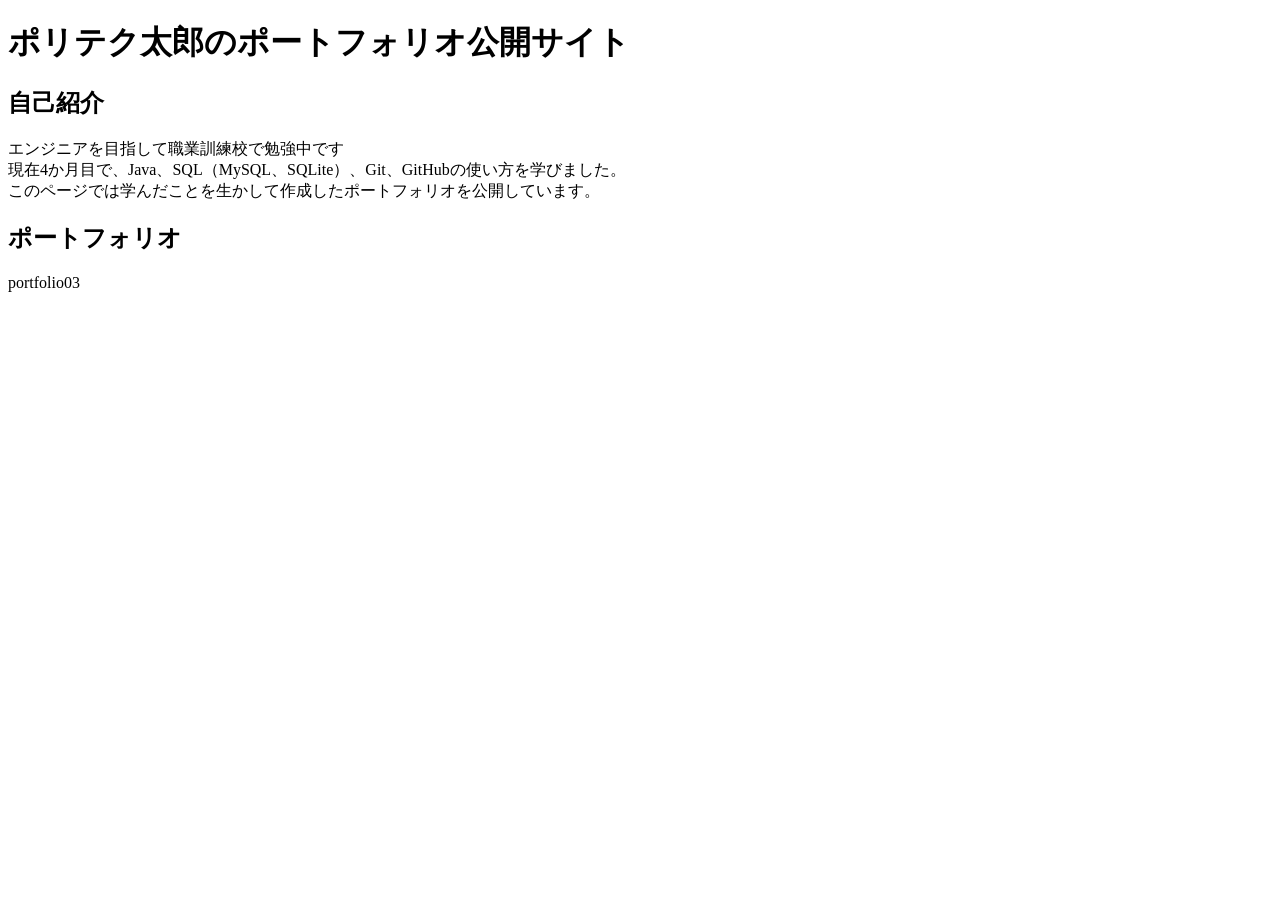
==== index.html @ 23f9cfab "Rename index.heml to index.html" ====
<!DOCTYPE html>
<html lang="ja">
<head>
    <meta charset="UTF-8">
    <meta name="viewport" content="width=device-width, initial-scale=1.0">
    <title>ポートフォリオ公開サイト</title>
</head>
<body>
    <h1>ポリテク太郎のポートフォリオ公開サイト</h1>
    <h2>自己紹介</h2>
    <p>
        エンジニアを目指して職業訓練校で勉強中です<br>
        現在4か月目で、Java、SQL（MySQL、SQLite）、Git、GitHubの使い方を学びました。<br>
        このページでは学んだことを生かして作成したポートフォリオを公開しています。
    </p>
    <h2>ポートフォリオ</h2>
    <p>portfolio03</p>
</body>
</html>
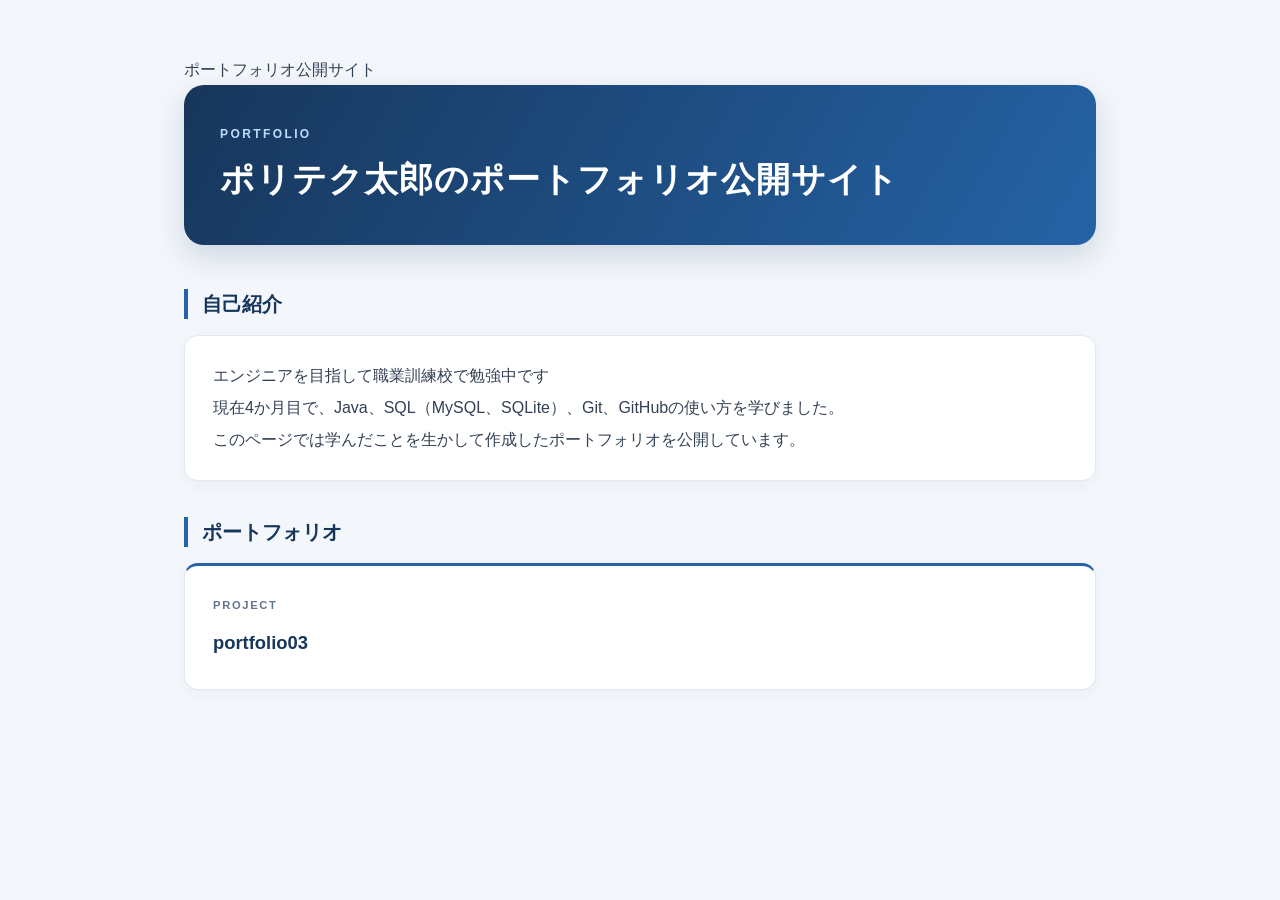
==== commit d737e9ba: "Merge pull request #1 from Polytech-Saito/feature/add-site-style feat: css追加" ====
--- a/index.html
+++ b/index.html
@@ -3,6 +3,7 @@
 <head>
     <meta charset="UTF-8">
     <meta name="viewport" content="width=device-width, initial-scale=1.0">
+	<link rel="stylesheet" href="css/style.css"
     <title>ポートフォリオ公開サイト</title>
 </head>
 <body>
@@ -14,6 +15,6 @@
         このページでは学んだことを生かして作成したポートフォリオを公開しています。
     </p>
     <h2>ポートフォリオ</h2>
-    <p>portfolio03</p>
+    <p class="portfolio-card">portfolio03</p>
 </body>
 </html>
--- a/css/style.css
+++ b/css/style.css
@@ -0,0 +1,140 @@
+@charset "UTF-8";
+/* 余白や枠線を含めて、要素のサイズを計算する */
+* {
+    box-sizing: border-box;
+}
+
+/* ページ全体の背景 */
+html {
+    min-height: 100%;
+    background-color: #f3f6fb;
+}
+
+/* コンテンツを中央に配置する */
+body {
+    max-width: 960px;
+    margin: 0 auto;
+    padding: 56px 24px 80px;
+
+    font-family: "Segoe UI", "Hiragino Kaku Gothic ProN",
+        "Yu Gothic", Meiryo, sans-serif;
+
+    color: #334155;
+    line-height: 1.8;
+    overflow-wrap: anywhere;
+}
+
+/* サイトのタイトル */
+h1 {
+    margin: 0 0 44px;
+    padding: 40px 36px;
+    border-radius: 20px;
+
+    background: linear-gradient(120deg, #17365b, #2563a6);
+    box-shadow: 0 12px 30px rgba(23, 54, 91, 0.16);
+
+    color: #ffffff;
+    font-size: clamp(1.5rem, 3.5vw, 2.1rem);
+    line-height: 1.5;
+    letter-spacing: 0.03em;
+}
+
+/* タイトルの上に添える小さなラベル */
+h1::before {
+    content: "PORTFOLIO";
+    display: block;
+    margin-bottom: 12px;
+
+    color: #bfdbfe;
+    font-size: 0.75rem;
+    font-weight: 600;
+    letter-spacing: 0.2em;
+}
+
+/* 「自己紹介」「ポートフォリオ」の見出し */
+h2 {
+    margin: 36px 0 16px;
+    padding-left: 14px;
+    border-left: 4px solid #2563a6;
+
+    color: #17365b;
+    font-size: 1.25rem;
+    line-height: 1.5;
+}
+
+/* 本文を白いカードとして表示する */
+p {
+    margin: 0;
+    padding: 24px 28px;
+
+    border: 1px solid #e2e8f0;
+    border-radius: 14px;
+    background-color: #ffffff;
+    box-shadow: 0 4px 16px rgba(15, 23, 42, 0.04);
+
+    line-height: 2;
+}
+
+/* 作品紹介用のカード */
+.portfolio-card {
+    padding: 28px;
+    border-top: 3px solid #2563a6;
+
+    color: #17365b;
+    font-size: 1.15rem;
+    font-weight: 700;
+}
+
+/* 作品名の上に添える小さなラベル */
+.portfolio-card::before {
+    content: "PROJECT";
+    display: block;
+    margin-bottom: 8px;
+
+    color: #64748b;
+    font-size: 0.7rem;
+    font-weight: 600;
+    letter-spacing: 0.15em;
+}
+
+/* リンクを追加した場合の見た目 */
+a {
+    color: #1d5c9f;
+    text-decoration-thickness: 1px;
+    text-underline-offset: 4px;
+}
+
+/* リンクにマウスを乗せたとき */
+a:hover {
+    color: #123b68;
+    text-decoration-thickness: 2px;
+}
+
+/* キーボードでリンクを選択したとき */
+a:focus-visible {
+    outline: 3px solid #2563a6;
+    outline-offset: 5px;
+}
+
+/* スマートフォンなど、画面が狭い場合 */
+@media (max-width: 600px) {
+    body {
+        padding: 28px 16px 48px;
+    }
+
+    h1 {
+        margin-bottom: 32px;
+        padding: 28px 20px;
+        border-radius: 16px;
+    }
+
+    h2 {
+        margin-top: 28px;
+        font-size: 1.1rem;
+    }
+
+    p,
+    .portfolio-card {
+        padding: 20px;
+    }
+}
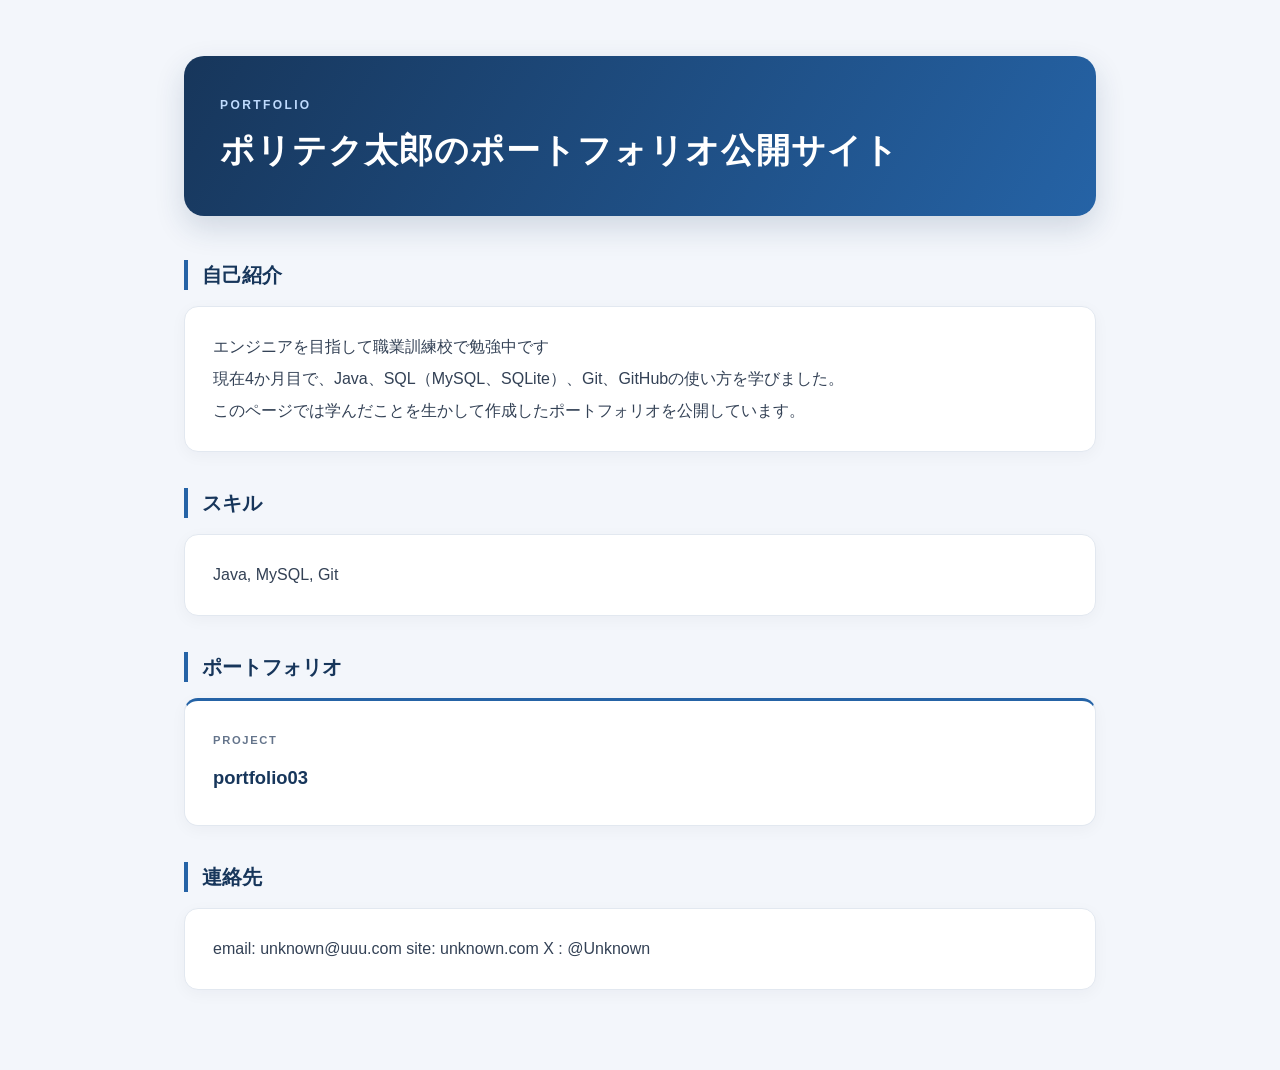
==== commit 753fd3c1: "Merge pull request #2 from Polytech-Saito/feat/add-js feat:" ====
--- a/index.html
+++ b/index.html
@@ -3,7 +3,7 @@
 <head>
     <meta charset="UTF-8">
     <meta name="viewport" content="width=device-width, initial-scale=1.0">
-	<link rel="stylesheet" href="css/style.css"
+	<link rel="stylesheet" href="css/style.css">
     <title>ポートフォリオ公開サイト</title>
 </head>
 <body>
@@ -14,7 +14,17 @@
         現在4か月目で、Java、SQL（MySQL、SQLite）、Git、GitHubの使い方を学びました。<br>
         このページでは学んだことを生かして作成したポートフォリオを公開しています。
     </p>
+	<h2>スキル</h2>
+	<p>
+		Java, MySQL, Git
+	</p>
     <h2>ポートフォリオ</h2>
     <p class="portfolio-card">portfolio03</p>
+	<h2>連絡先</h2>
+	<p>
+		email: unknown@uuu.com
+		site:  unknown.com
+		X	:  @Unknown
+	</p>
 </body>
 </html>
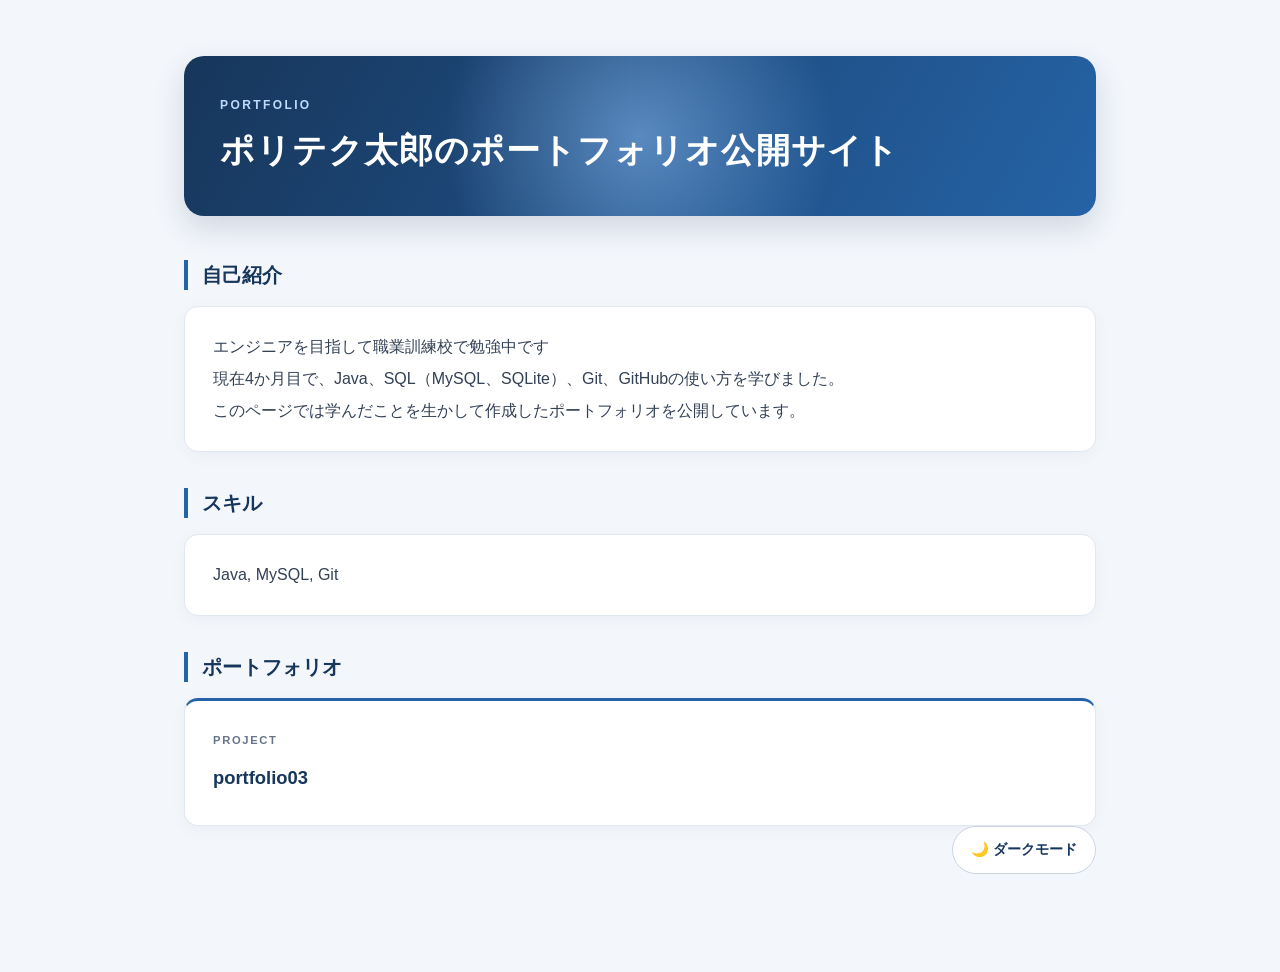
==== commit 92eb52be: "Merge pull request #3 from Polytech-Saito/feat/add-java_script feat: jsを追加し、htmlとcssを一部修正" ====
--- a/index.html
+++ b/index.html
@@ -4,11 +4,12 @@
     <meta charset="UTF-8">
     <meta name="viewport" content="width=device-width, initial-scale=1.0">
 	<link rel="stylesheet" href="css/style.css">
+	<script src="js/main.js" defer></script>
     <title>ポートフォリオ公開サイト</title>
 </head>
 <body>
     <h1>ポリテク太郎のポートフォリオ公開サイト</h1>
-    <h2>自己紹介</h2>
+    <h2 class="reveal">自己紹介</h2>
     <p>
         エンジニアを目指して職業訓練校で勉強中です<br>
         現在4か月目で、Java、SQL（MySQL、SQLite）、Git、GitHubの使い方を学びました。<br>
@@ -18,13 +19,15 @@
 	<p>
 		Java, MySQL, Git
 	</p>
-    <h2>ポートフォリオ</h2>
+    <h2 class="reveal">ポートフォリオ</h2>
     <p class="portfolio-card">portfolio03</p>
-	<h2>連絡先</h2>
-	<p>
-		email: unknown@uuu.com
-		site:  unknown.com
-		X	:  @Unknown
-	</p>
+	<button id="themeToggle"
+				class="theme-toggle"
+				type="button"
+				aria-pressed="false">
+				🌙 ダークモード
+	</button>
+				
+	
 </body>
 </html>
--- a/css/style.css
+++ b/css/style.css
@@ -1,4 +1,3 @@
-@charset "UTF-8";
 /* 余白や枠線を含めて、要素のサイズを計算する */
 * {
     box-sizing: border-box;
@@ -15,10 +14,8 @@
     max-width: 960px;
     margin: 0 auto;
     padding: 56px 24px 80px;
-
     font-family: "Segoe UI", "Hiragino Kaku Gothic ProN",
         "Yu Gothic", Meiryo, sans-serif;
-
     color: #334155;
     line-height: 1.8;
     overflow-wrap: anywhere;
@@ -29,10 +26,8 @@
     margin: 0 0 44px;
     padding: 40px 36px;
     border-radius: 20px;
-
     background: linear-gradient(120deg, #17365b, #2563a6);
     box-shadow: 0 12px 30px rgba(23, 54, 91, 0.16);
-
     color: #ffffff;
     font-size: clamp(1.5rem, 3.5vw, 2.1rem);
     line-height: 1.5;
@@ -44,7 +39,6 @@
     content: "PORTFOLIO";
     display: block;
     margin-bottom: 12px;
-
     color: #bfdbfe;
     font-size: 0.75rem;
     font-weight: 600;
@@ -56,7 +50,6 @@
     margin: 36px 0 16px;
     padding-left: 14px;
     border-left: 4px solid #2563a6;
-
     color: #17365b;
     font-size: 1.25rem;
     line-height: 1.5;
@@ -66,12 +59,10 @@
 p {
     margin: 0;
     padding: 24px 28px;
-
     border: 1px solid #e2e8f0;
     border-radius: 14px;
     background-color: #ffffff;
     box-shadow: 0 4px 16px rgba(15, 23, 42, 0.04);
-
     line-height: 2;
 }
 
@@ -79,7 +70,6 @@
 .portfolio-card {
     padding: 28px;
     border-top: 3px solid #2563a6;
-
     color: #17365b;
     font-size: 1.15rem;
     font-weight: 700;
@@ -90,7 +80,6 @@
     content: "PROJECT";
     display: block;
     margin-bottom: 8px;
-
     color: #64748b;
     font-size: 0.7rem;
     font-weight: 600;
@@ -104,13 +93,11 @@
     text-underline-offset: 4px;
 }
 
-/* リンクにマウスを乗せたとき */
 a:hover {
     color: #123b68;
     text-decoration-thickness: 2px;
 }
 
-/* キーボードでリンクを選択したとき */
 a:focus-visible {
     outline: 3px solid #2563a6;
     outline-offset: 5px;
@@ -137,4 +124,128 @@
     .portfolio-card {
         padding: 20px;
     }
-}+}
+
+
+/* =========================================================
+   JavaScript と組み合わせた演出
+   ========================================================= */
+
+/* ダークモードの切り替えボタン */
+.theme-toggle {
+    display: block;
+    margin: 0 0 18px auto;
+    padding: 10px 18px;
+    border: 1px solid #cbd5e1;
+    border-radius: 999px;
+    background: #ffffff;
+    color: #17365b;
+    font: inherit;
+    font-size: 0.9rem;
+    font-weight: 700;
+    cursor: pointer;
+    transition: background-color 0.2s, transform 0.2s;
+}
+
+.theme-toggle:hover {
+    background-color: #e8f1ff;
+    transform: translateY(-2px);
+}
+
+.theme-toggle:focus-visible {
+    outline: 3px solid #2563a6;
+    outline-offset: 3px;
+}
+
+/* タイトル上をマウスが動くと光の位置が変わる */
+h1 {
+    background:
+        radial-gradient(circle at var(--mouse-x, 50%) var(--mouse-y, 50%),
+            rgba(147, 197, 253, 0.5), transparent 42%),
+        linear-gradient(120deg, #17365b, #2563a6);
+}
+
+/* 画面内に入ると、ふわっと表示する */
+.js-enabled .reveal {
+    opacity: 0;
+    transform: translateY(22px);
+    transition: opacity 0.7s ease, transform 0.7s ease;
+}
+
+.js-enabled .reveal.is-visible {
+    opacity: 1;
+    transform: translateY(0);
+}
+
+/* 作品カードはマウスを乗せると少し浮く */
+.portfolio-card {
+    transition: box-shadow 0.25s ease, transform 0.25s ease,
+        opacity 0.7s ease;
+}
+
+.portfolio-card.is-visible:hover {
+    transform: translateY(-5px);
+    box-shadow: 0 12px 32px rgba(23, 54, 91, 0.16);
+}
+
+/* ダークモード */
+html.dark {
+    background-color: #0b1220;
+}
+
+.dark body {
+    color: #cbd5e1;
+}
+
+.dark h2 {
+    color: #bfdbfe;
+    border-left-color: #60a5fa;
+}
+
+.dark p {
+    background-color: #182337;
+    color: #e2e8f0;
+    border-color: #334155;
+    box-shadow: 0 5px 18px rgba(0, 0, 0, 0.2);
+}
+
+.dark .portfolio-card {
+    border-top-color: #60a5fa;
+}
+
+.dark .portfolio-card::before {
+    color: #94a3b8;
+}
+
+.dark .theme-toggle {
+    color: #e2e8f0;
+    background-color: #1e293b;
+    border-color: #475569;
+}
+
+.dark .theme-toggle:hover {
+    background-color: #334155;
+}
+
+.dark a {
+    color: #93c5fd;
+}
+
+/* アニメーションを控えたい設定の人には、動かさず表示する */
+@media (prefers-reduced-motion: reduce) {
+    .js-enabled .reveal {
+        opacity: 1;
+        transform: none;
+        transition: none;
+    }
+
+    .theme-toggle,
+    .portfolio-card {
+        transition: none;
+    }
+
+    .theme-toggle:hover,
+    .portfolio-card.is-visible:hover {
+        transform: none;
+    }
+}
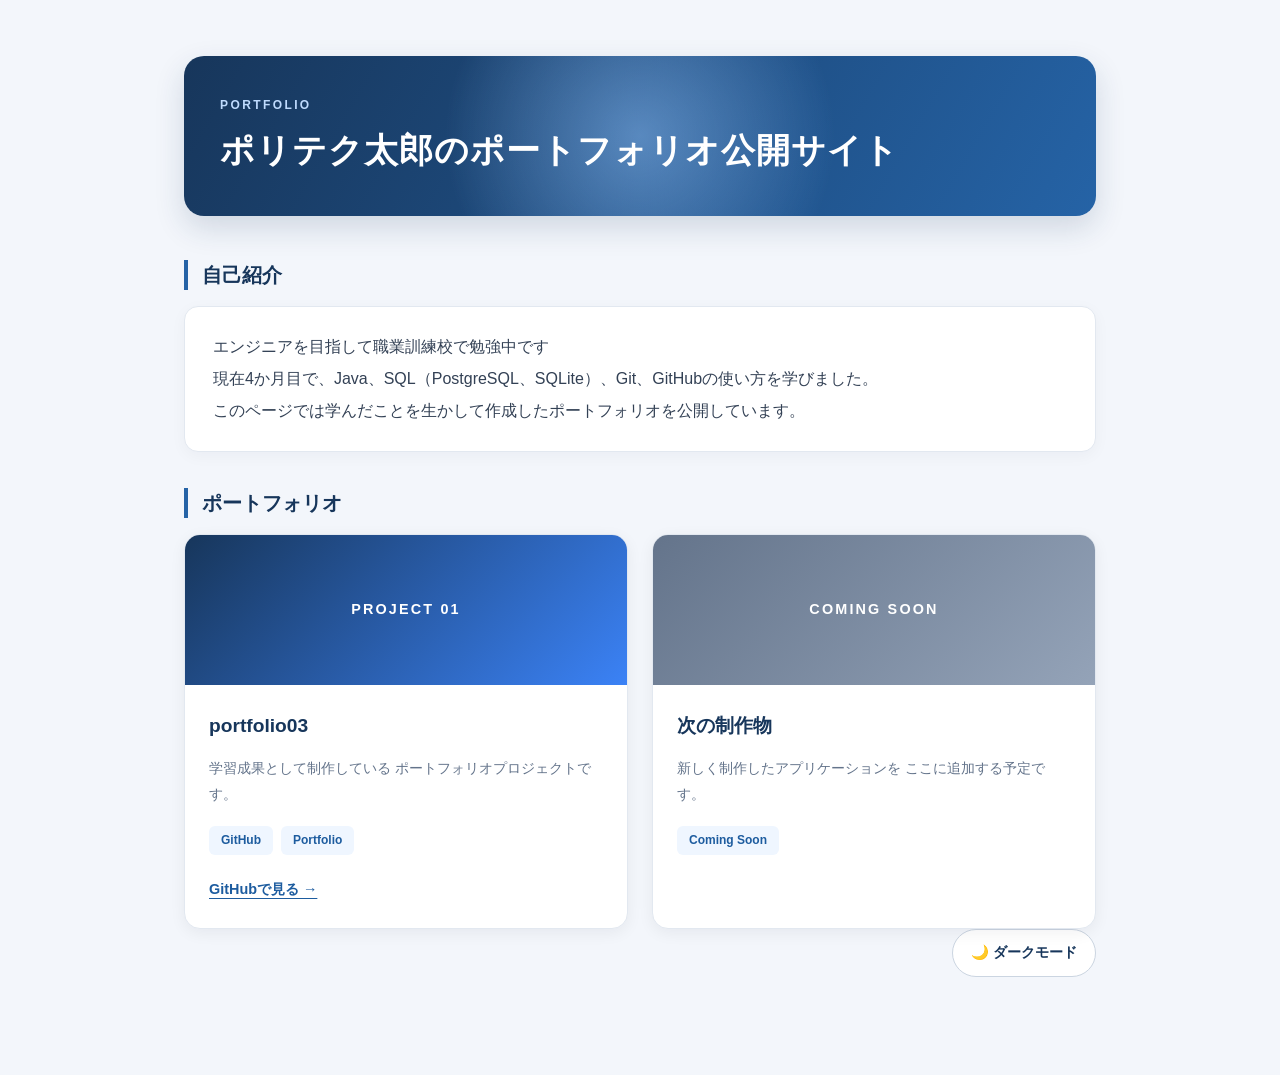
==== commit 9a823f49: "Merge pull request #5 from Polytech-Saito/feature/add-project-cards feat: ポートフォリオ一覧のカード化" ====
--- a/index.html
+++ b/index.html
@@ -1,33 +1,71 @@
 <!DOCTYPE html>
 <html lang="ja">
+
 <head>
-    <meta charset="UTF-8">
-    <meta name="viewport" content="width=device-width, initial-scale=1.0">
+	<meta charset="UTF-8">
+	<meta name="viewport" content="width=device-width, initial-scale=1.0">
 	<link rel="stylesheet" href="css/style.css">
 	<script src="js/main.js" defer></script>
-    <title>ポートフォリオ公開サイト</title>
+	<title>ポートフォリオ公開サイト</title>
 </head>
+
 <body>
-    <h1>ポリテク太郎のポートフォリオ公開サイト</h1>
-    <h2 class="reveal">自己紹介</h2>
-    <p>
-        エンジニアを目指して職業訓練校で勉強中です<br>
-        現在4か月目で、Java、SQL（MySQL、SQLite）、Git、GitHubの使い方を学びました。<br>
-        このページでは学んだことを生かして作成したポートフォリオを公開しています。
-    </p>
-	<h2>スキル</h2>
+	<h1>ポリテク太郎のポートフォリオ公開サイト</h1>
+	<h2 class="reveal">自己紹介</h2>
 	<p>
-		Java, MySQL, Git
+		エンジニアを目指して職業訓練校で勉強中です<br>
+		現在4か月目で、Java、SQL（PostgreSQL、SQLite）、Git、GitHubの使い方を学びました。<br>
+		このページでは学んだことを生かして作成したポートフォリオを公開しています。
 	</p>
-    <h2 class="reveal">ポートフォリオ</h2>
-    <p class="portfolio-card">portfolio03</p>
-	<button id="themeToggle"
-				class="theme-toggle"
-				type="button"
-				aria-pressed="false">
-				🌙 ダークモード
+
+
+	<h2 class="reveal">ポートフォリオ</h2>
+	<div class="portfolio-grid">
+		<!-- 作品1：portfolio03 -->
+		<article class="portfolio-card reveal">
+			<div class="portfolio-image">
+				<span>PROJECT 01</span>
+			</div>
+			<div class="portfolio-content">
+				<h3>portfolio03</h3>
+				<p class="portfolio-description">
+					学習成果として制作している
+					ポートフォリオプロジェクトです。
+				</p>
+				<div class="portfolio-tags">
+					<span>GitHub</span>
+					<span>Portfolio</span>
+				</div>
+				<a class="portfolio-link" href="https://github.com/polytech-Saito/portfolio03" target="_blank"
+					rel="noopener noreferrer">
+					GitHubで見る →
+				</a>
+			</div>
+		</article>
+
+		<!-- 作品2：今後追加予定 -->
+		<article class="portfolio-card reveal">
+			<div class="portfolio-image portfolio-image-next">
+				<span>COMING SOON</span>
+			</div>
+			<div class="portfolio-content">
+				<h3>次の制作物</h3>
+				<p class="portfolio-description">
+					新しく制作したアプリケーションを
+					ここに追加する予定です。
+				</p>
+				<div class="portfolio-tags">
+					<span>Coming Soon</span>
+				</div>
+			</div>
+		</article>
+	</div>
+
+	<button id="themeToggle" class="theme-toggle" type="button" aria-pressed="false">
+		🌙 ダークモード
 	</button>
-				
-	
+
+
 </body>
-</html>
+
+</html>
--- a/css/style.css
+++ b/css/style.css
@@ -249,3 +249,164 @@
         transform: none;
     }
 }
+
+
+/* ==========================================
+   ポートフォリオ一覧
+   ========================================== */
+
+/* カードを横並びにする */
+.portfolio-grid {
+    display: grid;
+    grid-template-columns: repeat(2, minmax(0, 1fr));
+    gap: 24px;
+}
+
+/* カード全体 */
+.portfolio-grid .portfolio-card {
+    padding: 0;
+    overflow: hidden;
+    background: #ffffff;
+    border: 1px solid #e2e8f0;
+    border-radius: 16px;
+    box-shadow: 0 4px 16px rgba(15, 23, 42, 0.06);
+    color: #334155;
+    font-size: 1rem;
+    font-weight: normal;
+    transition:
+        transform 0.25s ease,
+        box-shadow 0.25s ease,
+        opacity 0.7s ease;
+}
+
+/* 既存の擬似要素によるPROJECT表示を無効化 */
+.portfolio-grid .portfolio-card::before {
+    content: none;
+}
+
+/* カードのホバー演出 */
+.portfolio-grid .portfolio-card:hover {
+    transform: translateY(-5px);
+    box-shadow: 0 12px 32px rgba(23, 54, 91, 0.15);
+}
+
+/* カード上部の画像領域 */
+.portfolio-image {
+    display: flex;
+    align-items: center;
+    justify-content: center;
+    height: 150px;
+    background: linear-gradient(135deg, #17365b, #3b82f6);
+    color: white;
+    font-size: 0.9rem;
+    font-weight: 700;
+    letter-spacing: 0.15em;
+}
+
+/* 制作予定カード */
+.portfolio-image-next {
+    background: linear-gradient(135deg, #64748b, #94a3b8);
+}
+
+/* カード本文 */
+.portfolio-content {
+    padding: 24px;
+}
+
+.portfolio-content h3 {
+    margin: 0 0 12px;
+    color: #17365b;
+    font-size: 1.2rem;
+}
+
+/* 作品の説明文 */
+.portfolio-grid .portfolio-description {
+    margin: 0 0 18px;
+    padding: 0;
+    border: none;
+    border-radius: 0;
+    background: transparent;
+    box-shadow: none;
+    color: #64748b;
+    font-size: 0.9rem;
+    font-weight: normal;
+    line-height: 1.8;
+}
+
+/* 使用技術タグ */
+.portfolio-tags {
+    display: flex;
+    flex-wrap: wrap;
+    gap: 8px;
+    margin-bottom: 20px;
+}
+
+.portfolio-tags span {
+    padding: 4px 12px;
+    border-radius: 6px;
+    background: #eff6ff;
+    color: #1d5c9f;
+    font-size: 0.75rem;
+    font-weight: 600;
+}
+
+/* GitHubへのリンク */
+.portfolio-link {
+    display: inline-block;
+    font-size: 0.9rem;
+    font-weight: 700;
+}
+
+/* ==========================================
+   ダークモード対応
+   ========================================== */
+
+.dark .portfolio-grid .portfolio-card {
+    background: #182337;
+    border-color: #334155;
+    color: #e2e8f0;
+}
+
+.dark .portfolio-content h3 {
+    color: #bfdbfe;
+}
+
+.dark .portfolio-grid .portfolio-description {
+    background: transparent;
+    color: #cbd5e1;
+    box-shadow: none;
+}
+
+.dark .portfolio-tags span {
+    background: #1e3a5f;
+    color: #bfdbfe;
+}
+
+/* ==========================================
+   レスポンシブ対応
+   ========================================== */
+
+@media (max-width: 600px) {
+    .portfolio-grid {
+        grid-template-columns: 1fr;
+    }
+
+    .portfolio-image {
+        height: 130px;
+    }
+
+    .portfolio-content {
+        padding: 20px;
+    }
+}
+
+/* アニメーション軽減設定 */
+@media (prefers-reduced-motion: reduce) {
+    .portfolio-grid .portfolio-card {
+        transition: none;
+    }
+
+    .portfolio-grid .portfolio-card:hover {
+        transform: none;
+    }
+}
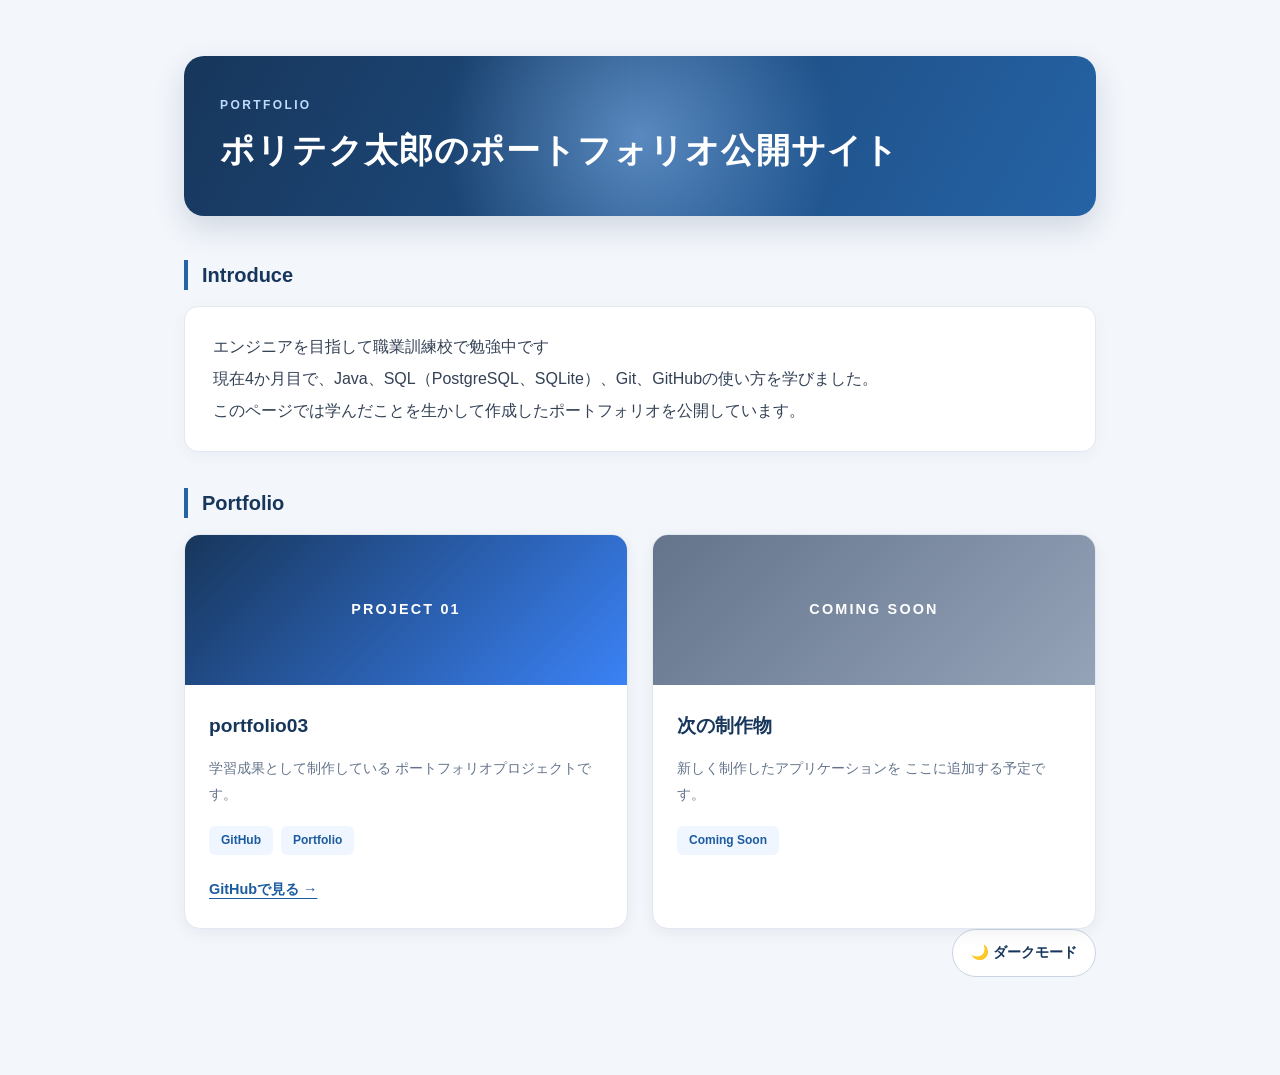
==== commit 8c93b883: "Merge pull request #6 from Polytech-Saito/docs/update-README Docs/update readme" ====
--- a/index.html
+++ b/index.html
@@ -11,7 +11,7 @@
 
 <body>
 	<h1>ポリテク太郎のポートフォリオ公開サイト</h1>
-	<h2 class="reveal">自己紹介</h2>
+	<h2 class="reveal">Introduce</h2>
 	<p>
 		エンジニアを目指して職業訓練校で勉強中です<br>
 		現在4か月目で、Java、SQL（PostgreSQL、SQLite）、Git、GitHubの使い方を学びました。<br>
@@ -19,7 +19,7 @@
 	</p>
 
 
-	<h2 class="reveal">ポートフォリオ</h2>
+	<h2 class="reveal">Portfolio</h2>
 	<div class="portfolio-grid">
 		<!-- 作品1：portfolio03 -->
 		<article class="portfolio-card reveal">
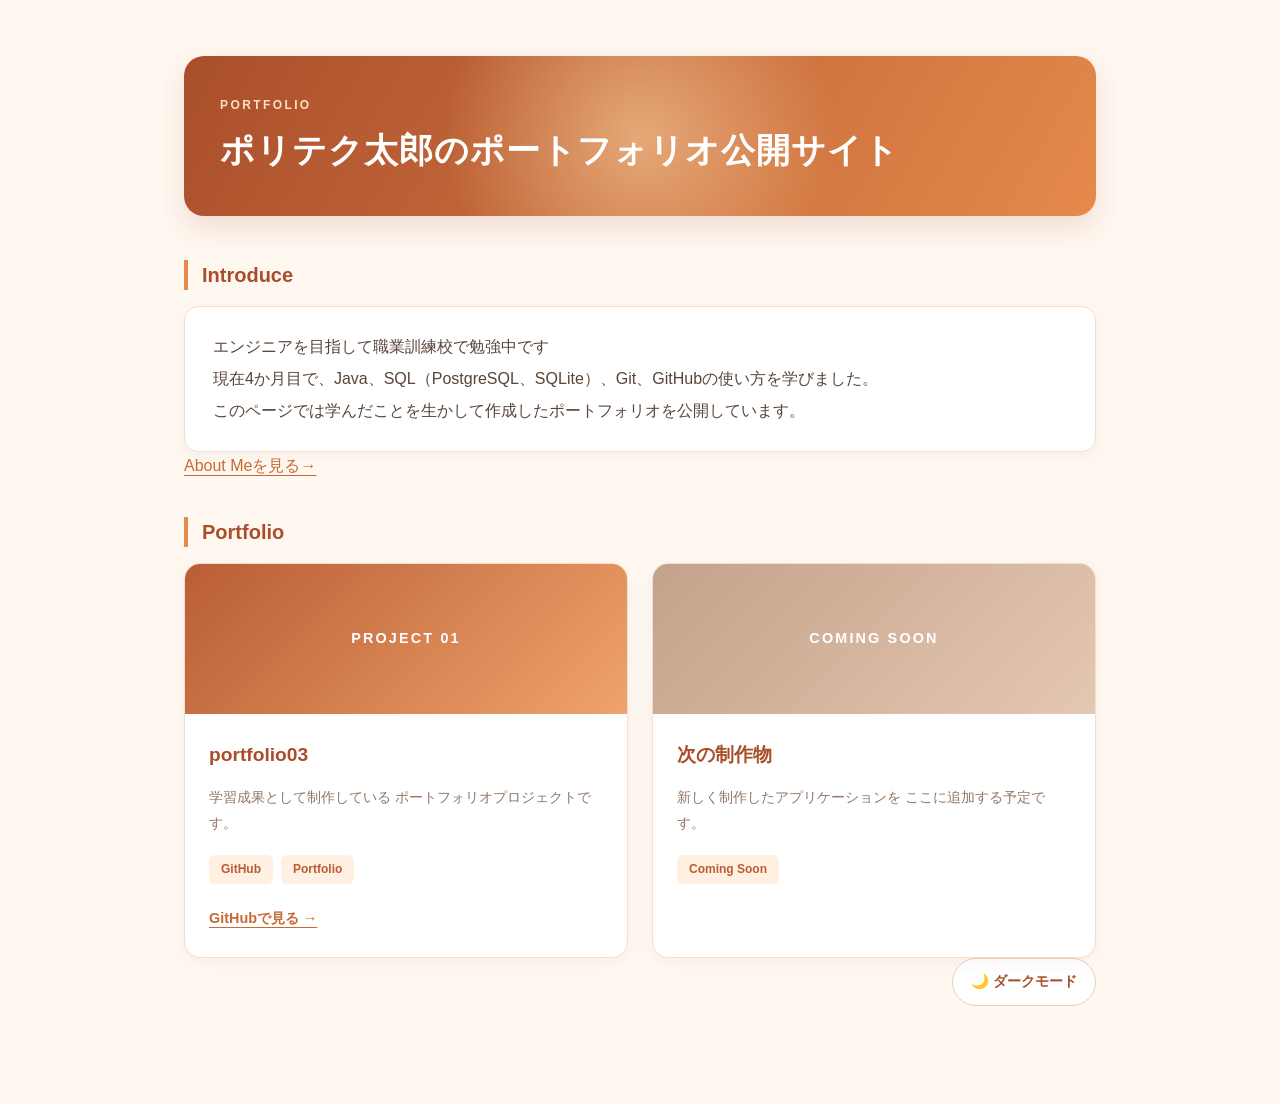
==== commit 0bdc8d9b: "Merge pull request #9 from Polytech-Saito/feat/8 feat: add About Me" ====
--- a/index.html
+++ b/index.html
@@ -18,6 +18,7 @@
 		このページでは学んだことを生かして作成したポートフォリオを公開しています。
 	</p>
 
+	<a href="aboutme.html">About Meを見る→</a>
 
 	<h2 class="reveal">Portfolio</h2>
 	<div class="portfolio-grid">
--- a/css/style.css
+++ b/css/style.css
@@ -6,7 +6,7 @@
 /* ページ全体の背景 */
 html {
     min-height: 100%;
-    background-color: #f3f6fb;
+    background-color: #fff8f1;
 }
 
 /* コンテンツを中央に配置する */
@@ -16,7 +16,7 @@
     padding: 56px 24px 80px;
     font-family: "Segoe UI", "Hiragino Kaku Gothic ProN",
         "Yu Gothic", Meiryo, sans-serif;
-    color: #334155;
+    color: #594438;
     line-height: 1.8;
     overflow-wrap: anywhere;
 }
@@ -26,8 +26,8 @@
     margin: 0 0 44px;
     padding: 40px 36px;
     border-radius: 20px;
-    background: linear-gradient(120deg, #17365b, #2563a6);
-    box-shadow: 0 12px 30px rgba(23, 54, 91, 0.16);
+    background: linear-gradient(120deg, #a94e2b, #e58a4b);
+    box-shadow: 0 12px 30px rgba(169, 78, 43, 0.16);
     color: #ffffff;
     font-size: clamp(1.5rem, 3.5vw, 2.1rem);
     line-height: 1.5;
@@ -39,7 +39,7 @@
     content: "PORTFOLIO";
     display: block;
     margin-bottom: 12px;
-    color: #bfdbfe;
+    color: #ffe0c2;
     font-size: 0.75rem;
     font-weight: 600;
     letter-spacing: 0.2em;
@@ -49,8 +49,8 @@
 h2 {
     margin: 36px 0 16px;
     padding-left: 14px;
-    border-left: 4px solid #2563a6;
-    color: #17365b;
+    border-left: 4px solid #e58a4b;
+    color: #a94e2b;
     font-size: 1.25rem;
     line-height: 1.5;
 }
@@ -59,18 +59,18 @@
 p {
     margin: 0;
     padding: 24px 28px;
-    border: 1px solid #e2e8f0;
+    border: 1px solid #f1dfd0;
     border-radius: 14px;
     background-color: #ffffff;
-    box-shadow: 0 4px 16px rgba(15, 23, 42, 0.04);
+    box-shadow: 0 4px 16px rgba(120, 75, 45, 0.05);
     line-height: 2;
 }
 
 /* 作品紹介用のカード */
 .portfolio-card {
     padding: 28px;
-    border-top: 3px solid #2563a6;
-    color: #17365b;
+    border-top: 3px solid #e58a4b;
+    color: #a94e2b;
     font-size: 1.15rem;
     font-weight: 700;
 }
@@ -80,7 +80,7 @@
     content: "PROJECT";
     display: block;
     margin-bottom: 8px;
-    color: #64748b;
+    color: #b18a72;
     font-size: 0.7rem;
     font-weight: 600;
     letter-spacing: 0.15em;
@@ -88,18 +88,18 @@
 
 /* リンクを追加した場合の見た目 */
 a {
-    color: #1d5c9f;
+    color: #c66a36;
     text-decoration-thickness: 1px;
     text-underline-offset: 4px;
 }
 
 a:hover {
-    color: #123b68;
+    color: #93401f;
     text-decoration-thickness: 2px;
 }
 
 a:focus-visible {
-    outline: 3px solid #2563a6;
+    outline: 3px solid #e58a4b;
     outline-offset: 5px;
 }
 
@@ -136,10 +136,10 @@
     display: block;
     margin: 0 0 18px auto;
     padding: 10px 18px;
-    border: 1px solid #cbd5e1;
+    border: 1px solid #edcfb8;
     border-radius: 999px;
     background: #ffffff;
-    color: #17365b;
+    color: #a94e2b;
     font: inherit;
     font-size: 0.9rem;
     font-weight: 700;
@@ -148,12 +148,12 @@
 }
 
 .theme-toggle:hover {
-    background-color: #e8f1ff;
+    background-color: #fff0e2;
     transform: translateY(-2px);
 }
 
 .theme-toggle:focus-visible {
-    outline: 3px solid #2563a6;
+    outline: 3px solid #e58a4b;
     outline-offset: 3px;
 }
 
@@ -161,8 +161,8 @@
 h1 {
     background:
         radial-gradient(circle at var(--mouse-x, 50%) var(--mouse-y, 50%),
-            rgba(147, 197, 253, 0.5), transparent 42%),
-        linear-gradient(120deg, #17365b, #2563a6);
+            rgba(255, 218, 170, 0.55), transparent 42%),
+        linear-gradient(120deg, #a94e2b, #e58a4b);
 }
 
 /* 画面内に入ると、ふわっと表示する */
@@ -185,50 +185,50 @@
 
 .portfolio-card.is-visible:hover {
     transform: translateY(-5px);
-    box-shadow: 0 12px 32px rgba(23, 54, 91, 0.16);
+    box-shadow: 0 12px 32px rgba(169, 78, 43, 0.16);
 }
 
 /* ダークモード */
 html.dark {
-    background-color: #0b1220;
+    background-color: #1c1511;
 }
 
 .dark body {
-    color: #cbd5e1;
+    color: #eadbd0;
 }
 
 .dark h2 {
-    color: #bfdbfe;
-    border-left-color: #60a5fa;
+    color: #ffd0a8;
+    border-left-color: #f0a36b;
 }
 
 .dark p {
-    background-color: #182337;
-    color: #e2e8f0;
-    border-color: #334155;
+    background-color: #30231d;
+    color: #f5e8df;
+    border-color: #594236;
     box-shadow: 0 5px 18px rgba(0, 0, 0, 0.2);
 }
 
 .dark .portfolio-card {
-    border-top-color: #60a5fa;
+    border-top-color: #f0a36b;
 }
 
 .dark .portfolio-card::before {
-    color: #94a3b8;
+    color: #c5a28c;
 }
 
 .dark .theme-toggle {
-    color: #e2e8f0;
-    background-color: #1e293b;
-    border-color: #475569;
+    color: #f5e8df;
+    background-color: #382820;
+    border-color: #6b5040;
 }
 
 .dark .theme-toggle:hover {
-    background-color: #334155;
+    background-color: #4a3529;
 }
 
 .dark a {
-    color: #93c5fd;
+    color: #ffbd8a;
 }
 
 /* アニメーションを控えたい設定の人には、動かさず表示する */
@@ -267,10 +267,10 @@
     padding: 0;
     overflow: hidden;
     background: #ffffff;
-    border: 1px solid #e2e8f0;
+    border: 1px solid #f1dfd0;
     border-radius: 16px;
-    box-shadow: 0 4px 16px rgba(15, 23, 42, 0.06);
-    color: #334155;
+    box-shadow: 0 4px 16px rgba(120, 75, 45, 0.06);
+    color: #594438;
     font-size: 1rem;
     font-weight: normal;
     transition:
@@ -287,7 +287,7 @@
 /* カードのホバー演出 */
 .portfolio-grid .portfolio-card:hover {
     transform: translateY(-5px);
-    box-shadow: 0 12px 32px rgba(23, 54, 91, 0.15);
+    box-shadow: 0 12px 32px rgba(169, 78, 43, 0.15);
 }
 
 /* カード上部の画像領域 */
@@ -296,7 +296,7 @@
     align-items: center;
     justify-content: center;
     height: 150px;
-    background: linear-gradient(135deg, #17365b, #3b82f6);
+    background: linear-gradient(135deg, #b95d35, #f0a36b);
     color: white;
     font-size: 0.9rem;
     font-weight: 700;
@@ -305,7 +305,7 @@
 
 /* 制作予定カード */
 .portfolio-image-next {
-    background: linear-gradient(135deg, #64748b, #94a3b8);
+    background: linear-gradient(135deg, #c4a18a, #e5c8b2);
 }
 
 /* カード本文 */
@@ -315,7 +315,7 @@
 
 .portfolio-content h3 {
     margin: 0 0 12px;
-    color: #17365b;
+    color: #a94e2b;
     font-size: 1.2rem;
 }
 
@@ -327,7 +327,7 @@
     border-radius: 0;
     background: transparent;
     box-shadow: none;
-    color: #64748b;
+    color: #927767;
     font-size: 0.9rem;
     font-weight: normal;
     line-height: 1.8;
@@ -344,8 +344,8 @@
 .portfolio-tags span {
     padding: 4px 12px;
     border-radius: 6px;
-    background: #eff6ff;
-    color: #1d5c9f;
+    background: #fff0e2;
+    color: #b95d35;
     font-size: 0.75rem;
     font-weight: 600;
 }
@@ -362,24 +362,24 @@
    ========================================== */
 
 .dark .portfolio-grid .portfolio-card {
-    background: #182337;
-    border-color: #334155;
-    color: #e2e8f0;
+    background: #30231d;
+    border-color: #594236;
+    color: #f5e8df;
 }
 
 .dark .portfolio-content h3 {
-    color: #bfdbfe;
+    color: #ffd0a8;
 }
 
 .dark .portfolio-grid .portfolio-description {
     background: transparent;
-    color: #cbd5e1;
+    color: #d9c1b1;
     box-shadow: none;
 }
 
 .dark .portfolio-tags span {
-    background: #1e3a5f;
-    color: #bfdbfe;
+    background: #513426;
+    color: #ffd0a8;
 }
 
 /* ==========================================
@@ -409,4 +409,4 @@
     .portfolio-grid .portfolio-card:hover {
         transform: none;
     }
-}+}}
